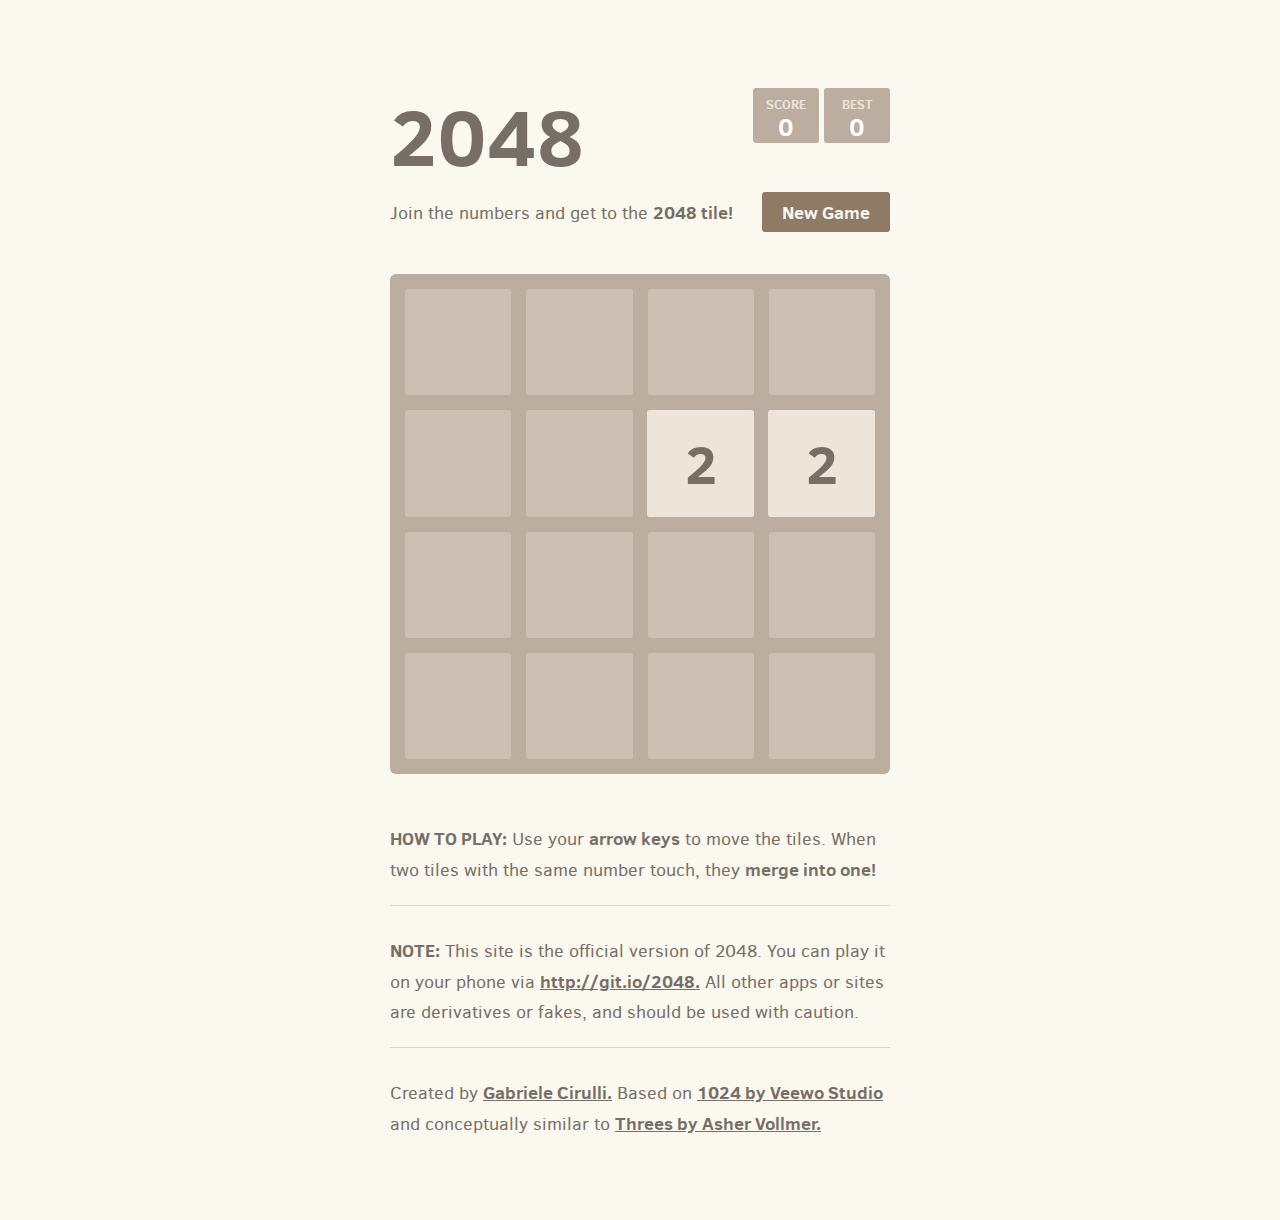
==== index.html @ 74e25e8c "2048 4*4" ====
<!DOCTYPE html>
<html>
<head>
  <meta charset="utf-8">
  <title>2048</title>

  <link href="style/main.css" rel="stylesheet" type="text/css">
  <link rel="shortcut icon" href="favicon.ico">
  <link rel="apple-touch-icon" href="meta/apple-touch-icon.png">
  <link rel="apple-touch-startup-image" href="meta/apple-touch-startup-image-640x1096.png" media="(device-width: 320px) and (device-height: 568px) and (-webkit-device-pixel-ratio: 2)"> <!-- iPhone 5+ -->
  <link rel="apple-touch-startup-image" href="meta/apple-touch-startup-image-640x920.png"  media="(device-width: 320px) and (device-height: 480px) and (-webkit-device-pixel-ratio: 2)"> <!-- iPhone, retina -->
  <meta name="apple-mobile-web-app-capable" content="yes">
  <meta name="apple-mobile-web-app-status-bar-style" content="black">

  <meta name="HandheldFriendly" content="True">
  <meta name="MobileOptimized" content="320">
  <meta name="viewport" content="width=device-width, target-densitydpi=160dpi, initial-scale=1.0, maximum-scale=1, user-scalable=no, minimal-ui">
</head>
<body>
  <div class="container">
    <div class="heading">
      <h1 class="title">2048</h1>
      <div class="scores-container">
        <div class="score-container">0</div>
        <div class="best-container">0</div>
      </div>
    </div>

    <div class="above-game">
      <p class="game-intro">Join the numbers and get to the <strong>2048 tile!</strong></p>
      <a class="restart-button">New Game</a>
    </div>

    <div class="game-container">
      <div class="game-message">
        <p></p>
        <div class="lower">
	        <a class="keep-playing-button">Keep going</a>
          <a class="retry-button">Try again</a>
        </div>
      </div>

      <div class="grid-container">
        <div class="grid-row">
          <div class="grid-cell"></div>
          <div class="grid-cell"></div>
          <div class="grid-cell"></div>
          <div class="grid-cell"></div>
        </div>
        <div class="grid-row">
          <div class="grid-cell"></div>
          <div class="grid-cell"></div>
          <div class="grid-cell"></div>
          <div class="grid-cell"></div>
        </div>
        <div class="grid-row">
          <div class="grid-cell"></div>
          <div class="grid-cell"></div>
          <div class="grid-cell"></div>
          <div class="grid-cell"></div>
        </div>
        <div class="grid-row">
          <div class="grid-cell"></div>
          <div class="grid-cell"></div>
          <div class="grid-cell"></div>
          <div class="grid-cell"></div>
        </div>
      </div>

      <div class="tile-container">

      </div>
    </div>

    <p class="game-explanation">
      <strong class="important">How to play:</strong> Use your <strong>arrow keys</strong> to move the tiles. When two tiles with the same number touch, they <strong>merge into one!</strong>
    </p>
    <hr>
    <p>
    <strong class="important">Note:</strong> This site is the official version of 2048. You can play it on your phone via <a href="http://git.io/2048">http://git.io/2048.</a> All other apps or sites are derivatives or fakes, and should be used with caution.
    </p>
    <hr>
    <p>
    Created by <a href="http://gabrielecirulli.com" target="_blank">Gabriele Cirulli.</a> Based on <a href="https://itunes.apple.com/us/app/1024!/id823499224" target="_blank">1024 by Veewo Studio</a> and conceptually similar to <a href="http://asherv.com/threes/" target="_blank">Threes by Asher Vollmer.</a>
    </p>
  </div>

  <script src="js/bind_polyfill.js"></script>
  <script src="js/classlist_polyfill.js"></script>
  <script src="js/animframe_polyfill.js"></script>
  <script src="js/keyboard_input_manager.js"></script>
  <script src="js/html_actuator.js"></script>
  <script src="js/grid.js"></script>
  <script src="js/tile.js"></script>
  <script src="js/local_storage_manager.js"></script>
  <script src="js/game_manager.js"></script>
  <script src="js/application.js"></script>
</body>
</html>
---- style/main.css ----
@import url(fonts/clear-sans.css);
html, body {
  margin: 0;
  padding: 0;
  background: #faf8ef;
  color: #776e65;
  font-family: "Clear Sans", "Helvetica Neue", Arial, sans-serif;
  font-size: 18px; }

body {
  margin: 80px 0; }

.heading:after {
  content: "";
  display: block;
  clear: both; }

h1.title {
  font-size: 80px;
  font-weight: bold;
  margin: 0;
  display: block;
  float: left; }

@-webkit-keyframes move-up {
  0% {
    top: 25px;
    opacity: 1; }

  100% {
    top: -50px;
    opacity: 0; } }
@-moz-keyframes move-up {
  0% {
    top: 25px;
    opacity: 1; }

  100% {
    top: -50px;
    opacity: 0; } }
@keyframes move-up {
  0% {
    top: 25px;
    opacity: 1; }

  100% {
    top: -50px;
    opacity: 0; } }
.scores-container {
  float: right;
  text-align: right; }

.score-container, .best-container {
  position: relative;
  display: inline-block;
  background: #bbada0;
  padding: 15px 25px;
  font-size: 25px;
  height: 25px;
  line-height: 47px;
  font-weight: bold;
  border-radius: 3px;
  color: white;
  margin-top: 8px;
  text-align: center; }
  .score-container:after, .best-container:after {
    position: absolute;
    width: 100%;
    top: 10px;
    left: 0;
    text-transform: uppercase;
    font-size: 13px;
    line-height: 13px;
    text-align: center;
    color: #eee4da; }
  .score-container .score-addition, .best-container .score-addition {
    position: absolute;
    right: 30px;
    color: red;
    font-size: 25px;
    line-height: 25px;
    font-weight: bold;
    color: rgba(119, 110, 101, 0.9);
    z-index: 100;
    -webkit-animation: move-up 600ms ease-in;
    -moz-animation: move-up 600ms ease-in;
    animation: move-up 600ms ease-in;
    -webkit-animation-fill-mode: both;
    -moz-animation-fill-mode: both;
    animation-fill-mode: both; }

.score-container:after {
  content: "Score"; }

.best-container:after {
  content: "Best"; }

p {
  margin-top: 0;
  margin-bottom: 10px;
  line-height: 1.65; }

a {
  color: #776e65;
  font-weight: bold;
  text-decoration: underline;
  cursor: pointer; }

strong.important {
  text-transform: uppercase; }

hr {
  border: none;
  border-bottom: 1px solid #d8d4d0;
  margin-top: 20px;
  margin-bottom: 30px; }

.container {
  width: 500px;
  margin: 0 auto; }

@-webkit-keyframes fade-in {
  0% {
    opacity: 0; }

  100% {
    opacity: 1; } }
@-moz-keyframes fade-in {
  0% {
    opacity: 0; }

  100% {
    opacity: 1; } }
@keyframes fade-in {
  0% {
    opacity: 0; }

  100% {
    opacity: 1; } }
.game-container {
  margin-top: 40px;
  position: relative;
  padding: 15px;
  cursor: default;
  -webkit-touch-callout: none;
  -ms-touch-callout: none;
  -webkit-user-select: none;
  -moz-user-select: none;
  -ms-user-select: none;
  -ms-touch-action: none;
  touch-action: none;
  background: #bbada0;
  border-radius: 6px;
  width: 500px;
  height: 500px;
  -webkit-box-sizing: border-box;
  -moz-box-sizing: border-box;
  box-sizing: border-box; }
  .game-container .game-message {
    display: none;
    position: absolute;
    top: 0;
    right: 0;
    bottom: 0;
    left: 0;
    background: rgba(238, 228, 218, 0.5);
    z-index: 100;
    text-align: center;
    -webkit-animation: fade-in 800ms ease 1200ms;
    -moz-animation: fade-in 800ms ease 1200ms;
    animation: fade-in 800ms ease 1200ms;
    -webkit-animation-fill-mode: both;
    -moz-animation-fill-mode: both;
    animation-fill-mode: both; }
    .game-container .game-message p {
      font-size: 60px;
      font-weight: bold;
      height: 60px;
      line-height: 60px;
      margin-top: 222px; }
    .game-container .game-message .lower {
      display: block;
      margin-top: 59px; }
    .game-container .game-message a {
      display: inline-block;
      background: #8f7a66;
      border-radius: 3px;
      padding: 0 20px;
      text-decoration: none;
      color: #f9f6f2;
      height: 40px;
      line-height: 42px;
      margin-left: 9px; }
      .game-container .game-message a.keep-playing-button {
        display: none; }
    .game-container .game-message.game-won {
      background: rgba(237, 194, 46, 0.5);
      color: #f9f6f2; }
      .game-container .game-message.game-won a.keep-playing-button {
        display: inline-block; }
    .game-container .game-message.game-won, .game-container .game-message.game-over {
      display: block; }

.grid-container {
  position: absolute;
  z-index: 1; }

.grid-row {
  margin-bottom: 15px; }
  .grid-row:last-child {
    margin-bottom: 0; }
  .grid-row:after {
    content: "";
    display: block;
    clear: both; }

.grid-cell {
  width: 106.25px;
  height: 106.25px;
  margin-right: 15px;
  float: left;
  border-radius: 3px;
  background: rgba(238, 228, 218, 0.35); }
  .grid-cell:last-child {
    margin-right: 0; }

.tile-container {
  position: absolute;
  z-index: 2; }

.tile, .tile .tile-inner {
  width: 107px;
  height: 107px;
  line-height: 107px; }
.tile.tile-position-1-1 {
  -webkit-transform: translate(0px, 0px);
  -moz-transform: translate(0px, 0px);
  -ms-transform: translate(0px, 0px);
  transform: translate(0px, 0px); }
.tile.tile-position-1-2 {
  -webkit-transform: translate(0px, 121px);
  -moz-transform: translate(0px, 121px);
  -ms-transform: translate(0px, 121px);
  transform: translate(0px, 121px); }
.tile.tile-position-1-3 {
  -webkit-transform: translate(0px, 242px);
  -moz-transform: translate(0px, 242px);
  -ms-transform: translate(0px, 242px);
  transform: translate(0px, 242px); }
.tile.tile-position-1-4 {
  -webkit-transform: translate(0px, 363px);
  -moz-transform: translate(0px, 363px);
  -ms-transform: translate(0px, 363px);
  transform: translate(0px, 363px); }
.tile.tile-position-2-1 {
  -webkit-transform: translate(121px, 0px);
  -moz-transform: translate(121px, 0px);
  -ms-transform: translate(121px, 0px);
  transform: translate(121px, 0px); }
.tile.tile-position-2-2 {
  -webkit-transform: translate(121px, 121px);
  -moz-transform: translate(121px, 121px);
  -ms-transform: translate(121px, 121px);
  transform: translate(121px, 121px); }
.tile.tile-position-2-3 {
  -webkit-transform: translate(121px, 242px);
  -moz-transform: translate(121px, 242px);
  -ms-transform: translate(121px, 242px);
  transform: translate(121px, 242px); }
.tile.tile-position-2-4 {
  -webkit-transform: translate(121px, 363px);
  -moz-transform: translate(121px, 363px);
  -ms-transform: translate(121px, 363px);
  transform: translate(121px, 363px); }
.tile.tile-position-3-1 {
  -webkit-transform: translate(242px, 0px);
  -moz-transform: translate(242px, 0px);
  -ms-transform: translate(242px, 0px);
  transform: translate(242px, 0px); }
.tile.tile-position-3-2 {
  -webkit-transform: translate(242px, 121px);
  -moz-transform: translate(242px, 121px);
  -ms-transform: translate(242px, 121px);
  transform: translate(242px, 121px); }
.tile.tile-position-3-3 {
  -webkit-transform: translate(242px, 242px);
  -moz-transform: translate(242px, 242px);
  -ms-transform: translate(242px, 242px);
  transform: translate(242px, 242px); }
.tile.tile-position-3-4 {
  -webkit-transform: translate(242px, 363px);
  -moz-transform: translate(242px, 363px);
  -ms-transform: translate(242px, 363px);
  transform: translate(242px, 363px); }
.tile.tile-position-4-1 {
  -webkit-transform: translate(363px, 0px);
  -moz-transform: translate(363px, 0px);
  -ms-transform: translate(363px, 0px);
  transform: translate(363px, 0px); }
.tile.tile-position-4-2 {
  -webkit-transform: translate(363px, 121px);
  -moz-transform: translate(363px, 121px);
  -ms-transform: translate(363px, 121px);
  transform: translate(363px, 121px); }
.tile.tile-position-4-3 {
  -webkit-transform: translate(363px, 242px);
  -moz-transform: translate(363px, 242px);
  -ms-transform: translate(363px, 242px);
  transform: translate(363px, 242px); }
.tile.tile-position-4-4 {
  -webkit-transform: translate(363px, 363px);
  -moz-transform: translate(363px, 363px);
  -ms-transform: translate(363px, 363px);
  transform: translate(363px, 363px); }

.tile {
  position: absolute;
  -webkit-transition: 100ms ease-in-out;
  -moz-transition: 100ms ease-in-out;
  transition: 100ms ease-in-out;
  -webkit-transition-property: -webkit-transform;
  -moz-transition-property: -moz-transform;
  transition-property: transform; }
  .tile .tile-inner {
    border-radius: 3px;
    background: #eee4da;
    text-align: center;
    font-weight: bold;
    z-index: 10;
    font-size: 55px; }
  .tile.tile-2 .tile-inner {
    background: #eee4da;
    box-shadow: 0 0 30px 10px rgba(243, 215, 116, 0), inset 0 0 0 1px rgba(255, 255, 255, 0); }
  .tile.tile-4 .tile-inner {
    background: #ede0c8;
    box-shadow: 0 0 30px 10px rgba(243, 215, 116, 0), inset 0 0 0 1px rgba(255, 255, 255, 0); }
  .tile.tile-8 .tile-inner {
    color: #f9f6f2;
    background: #f2b179; }
  .tile.tile-16 .tile-inner {
    color: #f9f6f2;
    background: #f59563; }
  .tile.tile-32 .tile-inner {
    color: #f9f6f2;
    background: #f67c5f; }
  .tile.tile-64 .tile-inner {
    color: #f9f6f2;
    background: #f65e3b; }
  .tile.tile-128 .tile-inner {
    color: #f9f6f2;
    background: #edcf72;
    box-shadow: 0 0 30px 10px rgba(243, 215, 116, 0.2381), inset 0 0 0 1px rgba(255, 255, 255, 0.14286);
    font-size: 45px; }
    @media screen and (max-width: 520px) {
      .tile.tile-128 .tile-inner {
        font-size: 25px; } }
  .tile.tile-256 .tile-inner {
    color: #f9f6f2;
    background: #edcc61;
    box-shadow: 0 0 30px 10px rgba(243, 215, 116, 0.31746), inset 0 0 0 1px rgba(255, 255, 255, 0.19048);
    font-size: 45px; }
    @media screen and (max-width: 520px) {
      .tile.tile-256 .tile-inner {
        font-size: 25px; } }
  .tile.tile-512 .tile-inner {
    color: #f9f6f2;
    background: #edc850;
    box-shadow: 0 0 30px 10px rgba(243, 215, 116, 0.39683), inset 0 0 0 1px rgba(255, 255, 255, 0.2381);
    font-size: 45px; }
    @media screen and (max-width: 520px) {
      .tile.tile-512 .tile-inner {
        font-size: 25px; } }
  .tile.tile-1024 .tile-inner {
    color: #f9f6f2;
    background: #edc53f;
    box-shadow: 0 0 30px 10px rgba(243, 215, 116, 0.47619), inset 0 0 0 1px rgba(255, 255, 255, 0.28571);
    font-size: 35px; }
    @media screen and (max-width: 520px) {
      .tile.tile-1024 .tile-inner {
        font-size: 15px; } }
  .tile.tile-2048 .tile-inner {
    color: #f9f6f2;
    background: #edc22e;
    box-shadow: 0 0 30px 10px rgba(243, 215, 116, 0.55556), inset 0 0 0 1px rgba(255, 255, 255, 0.33333);
    font-size: 35px; }
    @media screen and (max-width: 520px) {
      .tile.tile-2048 .tile-inner {
        font-size: 15px; } }
  .tile.tile-super .tile-inner {
    color: #f9f6f2;
    background: #3c3a32;
    font-size: 30px; }
    @media screen and (max-width: 520px) {
      .tile.tile-super .tile-inner {
        font-size: 10px; } }

@-webkit-keyframes appear {
  0% {
    opacity: 0;
    -webkit-transform: scale(0);
    -moz-transform: scale(0);
    -ms-transform: scale(0);
    transform: scale(0); }

  100% {
    opacity: 1;
    -webkit-transform: scale(1);
    -moz-transform: scale(1);
    -ms-transform: scale(1);
    transform: scale(1); } }
@-moz-keyframes appear {
  0% {
    opacity: 0;
    -webkit-transform: scale(0);
    -moz-transform: scale(0);
    -ms-transform: scale(0);
    transform: scale(0); }

  100% {
    opacity: 1;
    -webkit-transform: scale(1);
    -moz-transform: scale(1);
    -ms-transform: scale(1);
    transform: scale(1); } }
@keyframes appear {
  0% {
    opacity: 0;
    -webkit-transform: scale(0);
    -moz-transform: scale(0);
    -ms-transform: scale(0);
    transform: scale(0); }

  100% {
    opacity: 1;
    -webkit-transform: scale(1);
    -moz-transform: scale(1);
    -ms-transform: scale(1);
    transform: scale(1); } }
.tile-new .tile-inner {
  -webkit-animation: appear 200ms ease 100ms;
  -moz-animation: appear 200ms ease 100ms;
  animation: appear 200ms ease 100ms;
  -webkit-animation-fill-mode: backwards;
  -moz-animation-fill-mode: backwards;
  animation-fill-mode: backwards; }

@-webkit-keyframes pop {
  0% {
    -webkit-transform: scale(0);
    -moz-transform: scale(0);
    -ms-transform: scale(0);
    transform: scale(0); }

  50% {
    -webkit-transform: scale(1.2);
    -moz-transform: scale(1.2);
    -ms-transform: scale(1.2);
    transform: scale(1.2); }

  100% {
    -webkit-transform: scale(1);
    -moz-transform: scale(1);
    -ms-transform: scale(1);
    transform: scale(1); } }
@-moz-keyframes pop {
  0% {
    -webkit-transform: scale(0);
    -moz-transform: scale(0);
    -ms-transform: scale(0);
    transform: scale(0); }

  50% {
    -webkit-transform: scale(1.2);
    -moz-transform: scale(1.2);
    -ms-transform: scale(1.2);
    transform: scale(1.2); }

  100% {
    -webkit-transform: scale(1);
    -moz-transform: scale(1);
    -ms-transform: scale(1);
    transform: scale(1); } }
@keyframes pop {
  0% {
    -webkit-transform: scale(0);
    -moz-transform: scale(0);
    -ms-transform: scale(0);
    transform: scale(0); }

  50% {
    -webkit-transform: scale(1.2);
    -moz-transform: scale(1.2);
    -ms-transform: scale(1.2);
    transform: scale(1.2); }

  100% {
    -webkit-transform: scale(1);
    -moz-transform: scale(1);
    -ms-transform: scale(1);
    transform: scale(1); } }
.tile-merged .tile-inner {
  z-index: 20;
  -webkit-animation: pop 200ms ease 100ms;
  -moz-animation: pop 200ms ease 100ms;
  animation: pop 200ms ease 100ms;
  -webkit-animation-fill-mode: backwards;
  -moz-animation-fill-mode: backwards;
  animation-fill-mode: backwards; }

.above-game:after {
  content: "";
  display: block;
  clear: both; }

.game-intro {
  float: left;
  line-height: 42px;
  margin-bottom: 0; }

.restart-button {
  display: inline-block;
  background: #8f7a66;
  border-radius: 3px;
  padding: 0 20px;
  text-decoration: none;
  color: #f9f6f2;
  height: 40px;
  line-height: 42px;
  display: block;
  text-align: center;
  float: right; }

.game-explanation {
  margin-top: 50px; }

@media screen and (max-width: 520px) {
  html, body {
    font-size: 15px; }

  body {
    margin: 20px 0;
    padding: 0 20px; }

  h1.title {
    font-size: 27px;
    margin-top: 15px; }

  .container {
    width: 280px;
    margin: 0 auto; }

  .score-container, .best-container {
    margin-top: 0;
    padding: 15px 10px;
    min-width: 40px; }

  .heading {
    margin-bottom: 10px; }

  .game-intro {
    width: 55%;
    display: block;
    box-sizing: border-box;
    line-height: 1.65; }

  .restart-button {
    width: 42%;
    padding: 0;
    display: block;
    box-sizing: border-box;
    margin-top: 2px; }

  .game-container {
    margin-top: 17px;
    position: relative;
    padding: 10px;
    cursor: default;
    -webkit-touch-callout: none;
    -ms-touch-callout: none;
    -webkit-user-select: none;
    -moz-user-select: none;
    -ms-user-select: none;
    -ms-touch-action: none;
    touch-action: none;
    background: #bbada0;
    border-radius: 6px;
    width: 280px;
    height: 280px;
    -webkit-box-sizing: border-box;
    -moz-box-sizing: border-box;
    box-sizing: border-box; }
    .game-container .game-message {
      display: none;
      position: absolute;
      top: 0;
      right: 0;
      bottom: 0;
      left: 0;
      background: rgba(238, 228, 218, 0.5);
      z-index: 100;
      text-align: center;
      -webkit-animation: fade-in 800ms ease 1200ms;
      -moz-animation: fade-in 800ms ease 1200ms;
      animation: fade-in 800ms ease 1200ms;
      -webkit-animation-fill-mode: both;
      -moz-animation-fill-mode: both;
      animation-fill-mode: both; }
      .game-container .game-message p {
        font-size: 60px;
        font-weight: bold;
        height: 60px;
        line-height: 60px;
        margin-top: 222px; }
      .game-container .game-message .lower {
        display: block;
        margin-top: 59px; }
      .game-container .game-message a {
        display: inline-block;
        background: #8f7a66;
        border-radius: 3px;
        padding: 0 20px;
        text-decoration: none;
        color: #f9f6f2;
        height: 40px;
        line-height: 42px;
        margin-left: 9px; }
        .game-container .game-message a.keep-playing-button {
          display: none; }
      .game-container .game-message.game-won {
        background: rgba(237, 194, 46, 0.5);
        color: #f9f6f2; }
        .game-container .game-message.game-won a.keep-playing-button {
          display: inline-block; }
      .game-container .game-message.game-won, .game-container .game-message.game-over {
        display: block; }

  .grid-container {
    position: absolute;
    z-index: 1; }

  .grid-row {
    margin-bottom: 10px; }
    .grid-row:last-child {
      margin-bottom: 0; }
    .grid-row:after {
      content: "";
      display: block;
      clear: both; }

  .grid-cell {
    width: 57.5px;
    height: 57.5px;
    margin-right: 10px;
    float: left;
    border-radius: 3px;
    background: rgba(238, 228, 218, 0.35); }
    .grid-cell:last-child {
      margin-right: 0; }

  .tile-container {
    position: absolute;
    z-index: 2; }

  .tile, .tile .tile-inner {
    width: 58px;
    height: 58px;
    line-height: 58px; }
  .tile.tile-position-1-1 {
    -webkit-transform: translate(0px, 0px);
    -moz-transform: translate(0px, 0px);
    -ms-transform: translate(0px, 0px);
    transform: translate(0px, 0px); }
  .tile.tile-position-1-2 {
    -webkit-transform: translate(0px, 67px);
    -moz-transform: translate(0px, 67px);
    -ms-transform: translate(0px, 67px);
    transform: translate(0px, 67px); }
  .tile.tile-position-1-3 {
    -webkit-transform: translate(0px, 135px);
    -moz-transform: translate(0px, 135px);
    -ms-transform: translate(0px, 135px);
    transform: translate(0px, 135px); }
  .tile.tile-position-1-4 {
    -webkit-transform: translate(0px, 202px);
    -moz-transform: translate(0px, 202px);
    -ms-transform: translate(0px, 202px);
    transform: translate(0px, 202px); }
  .tile.tile-position-2-1 {
    -webkit-transform: translate(67px, 0px);
    -moz-transform: translate(67px, 0px);
    -ms-transform: translate(67px, 0px);
    transform: translate(67px, 0px); }
  .tile.tile-position-2-2 {
    -webkit-transform: translate(67px, 67px);
    -moz-transform: translate(67px, 67px);
    -ms-transform: translate(67px, 67px);
    transform: translate(67px, 67px); }
  .tile.tile-position-2-3 {
    -webkit-transform: translate(67px, 135px);
    -moz-transform: translate(67px, 135px);
    -ms-transform: translate(67px, 135px);
    transform: translate(67px, 135px); }
  .tile.tile-position-2-4 {
    -webkit-transform: translate(67px, 202px);
    -moz-transform: translate(67px, 202px);
    -ms-transform: translate(67px, 202px);
    transform: translate(67px, 202px); }
  .tile.tile-position-3-1 {
    -webkit-transform: translate(135px, 0px);
    -moz-transform: translate(135px, 0px);
    -ms-transform: translate(135px, 0px);
    transform: translate(135px, 0px); }
  .tile.tile-position-3-2 {
    -webkit-transform: translate(135px, 67px);
    -moz-transform: translate(135px, 67px);
    -ms-transform: translate(135px, 67px);
    transform: translate(135px, 67px); }
  .tile.tile-position-3-3 {
    -webkit-transform: translate(135px, 135px);
    -moz-transform: translate(135px, 135px);
    -ms-transform: translate(135px, 135px);
    transform: translate(135px, 135px); }
  .tile.tile-position-3-4 {
    -webkit-transform: translate(135px, 202px);
    -moz-transform: translate(135px, 202px);
    -ms-transform: translate(135px, 202px);
    transform: translate(135px, 202px); }
  .tile.tile-position-4-1 {
    -webkit-transform: translate(202px, 0px);
    -moz-transform: translate(202px, 0px);
    -ms-transform: translate(202px, 0px);
    transform: translate(202px, 0px); }
  .tile.tile-position-4-2 {
    -webkit-transform: translate(202px, 67px);
    -moz-transform: translate(202px, 67px);
    -ms-transform: translate(202px, 67px);
    transform: translate(202px, 67px); }
  .tile.tile-position-4-3 {
    -webkit-transform: translate(202px, 135px);
    -moz-transform: translate(202px, 135px);
    -ms-transform: translate(202px, 135px);
    transform: translate(202px, 135px); }
  .tile.tile-position-4-4 {
    -webkit-transform: translate(202px, 202px);
    -moz-transform: translate(202px, 202px);
    -ms-transform: translate(202px, 202px);
    transform: translate(202px, 202px); }

  .tile .tile-inner {
    font-size: 35px; }

  .game-message p {
    font-size: 30px !important;
    height: 30px !important;
    line-height: 30px !important;
    margin-top: 90px !important; }
  .game-message .lower {
    margin-top: 30px !important; } }
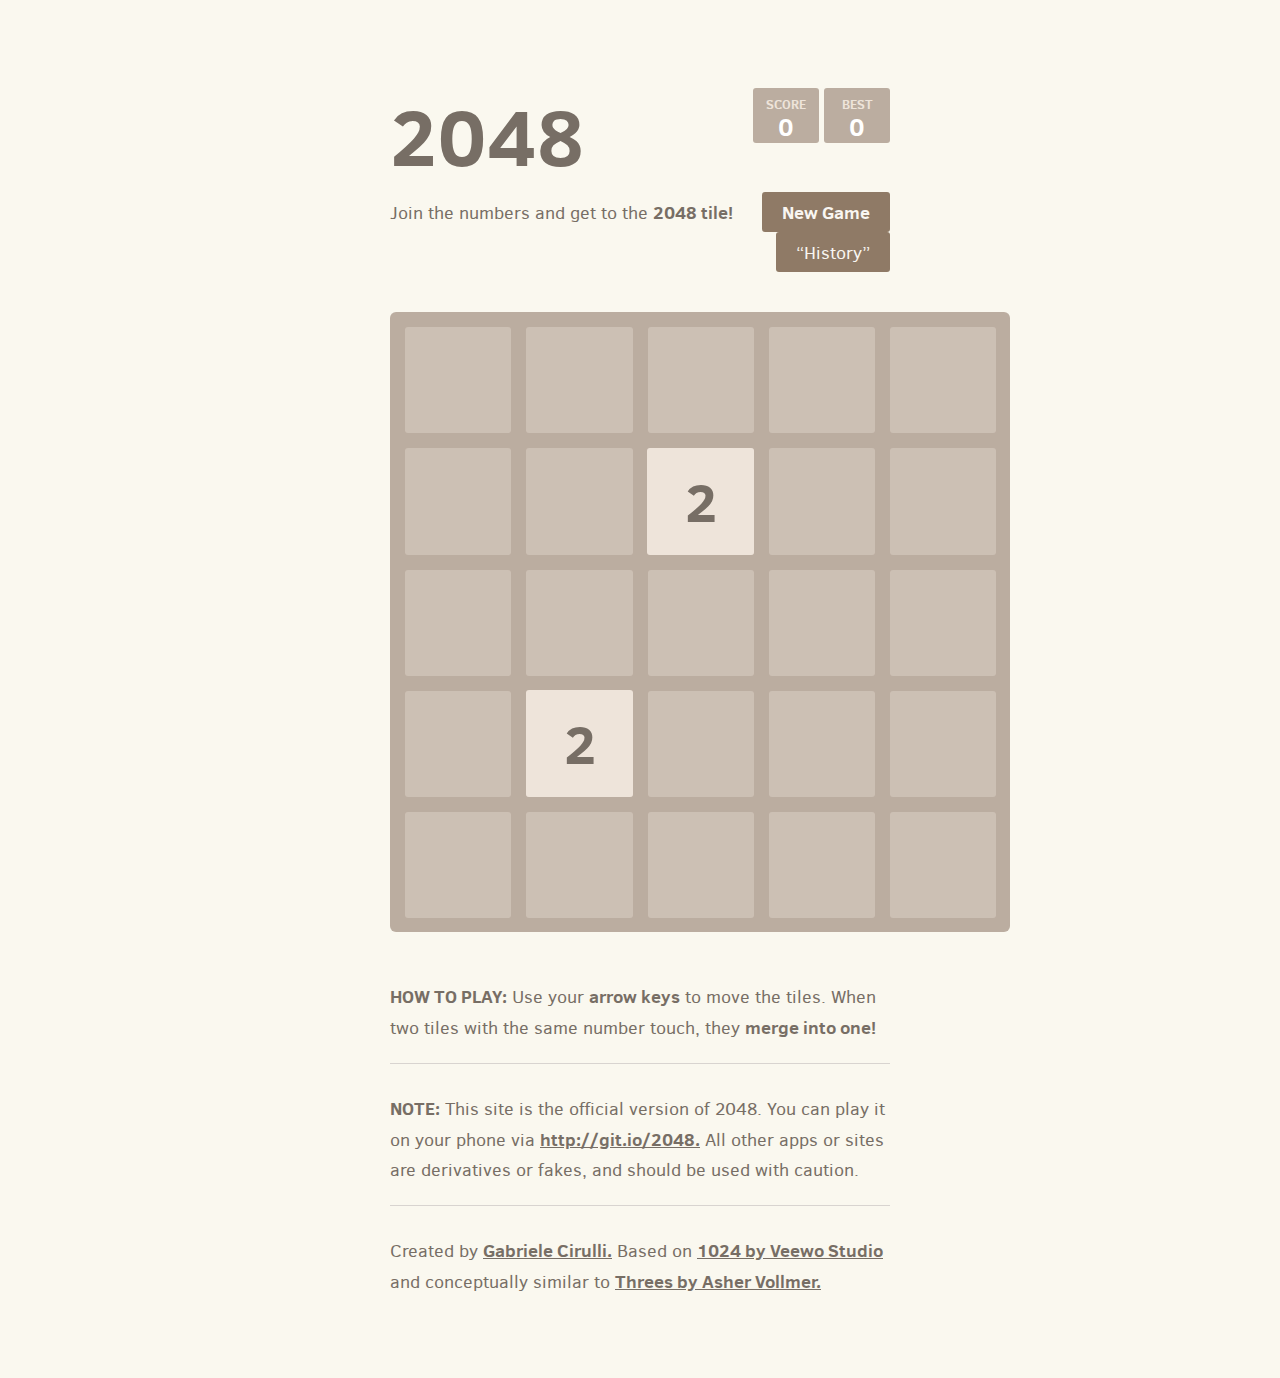
==== commit 4cec02f4: "Signed-off-by: 31401124 <1278271587@qq.com>" ====
--- a/index.html
+++ b/index.html
@@ -29,6 +29,7 @@
     <div class="above-game">
       <p class="game-intro">Join the numbers and get to the <strong>2048 tile!</strong></p>
       <a class="restart-button">New Game</a>
+	  <q class="history-button">History</q>
     </div>
 
     <div class="game-container">
@@ -46,11 +47,6 @@
           <div class="grid-cell"></div>
           <div class="grid-cell"></div>
           <div class="grid-cell"></div>
-        </div>
-        <div class="grid-row">
-          <div class="grid-cell"></div>
-          <div class="grid-cell"></div>
-          <div class="grid-cell"></div>
           <div class="grid-cell"></div>
         </div>
         <div class="grid-row">
@@ -58,12 +54,28 @@
           <div class="grid-cell"></div>
           <div class="grid-cell"></div>
           <div class="grid-cell"></div>
+		  <div class="grid-cell"></div>
         </div>
         <div class="grid-row">
           <div class="grid-cell"></div>
           <div class="grid-cell"></div>
           <div class="grid-cell"></div>
           <div class="grid-cell"></div>
+		  <div class="grid-cell"></div>
+        </div>
+        <div class="grid-row">
+          <div class="grid-cell"></div>
+          <div class="grid-cell"></div>
+          <div class="grid-cell"></div>
+          <div class="grid-cell"></div>
+		  <div class="grid-cell"></div>
+        </div>
+		<div class="grid-row">
+          <div class="grid-cell"></div>
+          <div class="grid-cell"></div>
+          <div class="grid-cell"></div>
+          <div class="grid-cell"></div>
+		  <div class="grid-cell"></div>
         </div>
       </div>
 
--- a/style/main.css
+++ b/style/main.css
@@ -151,8 +151,8 @@
   touch-action: none;
   background: #bbada0;
   border-radius: 6px;
-  width: 500px;
-  height: 500px;
+  width: 620px;
+  height: 620px;
   -webkit-box-sizing: border-box;
   -moz-box-sizing: border-box;
   box-sizing: border-box; }
@@ -252,6 +252,11 @@
   -moz-transform: translate(0px, 363px);
   -ms-transform: translate(0px, 363px);
   transform: translate(0px, 363px); }
+.tile.tile-position-1-5 {
+  -webkit-transform: translate(0px, 484px);
+  -moz-transform: translate(0px, 484px);
+  -ms-transform: translate(0px, 484px);
+  transform: translate(0px, 484px); }
 .tile.tile-position-2-1 {
   -webkit-transform: translate(121px, 0px);
   -moz-transform: translate(121px, 0px);
@@ -272,6 +277,11 @@
   -moz-transform: translate(121px, 363px);
   -ms-transform: translate(121px, 363px);
   transform: translate(121px, 363px); }
+ .tile.tile-position-2-5 {
+  -webkit-transform: translate(121px, 484px);
+  -moz-transform: translate(121px, 484px);
+  -ms-transform: translate(121px, 484px);
+  transform: translate(121px, 484px); }
 .tile.tile-position-3-1 {
   -webkit-transform: translate(242px, 0px);
   -moz-transform: translate(242px, 0px);
@@ -292,6 +302,11 @@
   -moz-transform: translate(242px, 363px);
   -ms-transform: translate(242px, 363px);
   transform: translate(242px, 363px); }
+ .tile.tile-position-3-5 {
+  -webkit-transform: translate(242px, 484px);
+  -moz-transform: translate(242px, 484px);
+  -ms-transform: translate(242px, 484px);
+  transform: translate(242px, 484px); }
 .tile.tile-position-4-1 {
   -webkit-transform: translate(363px, 0px);
   -moz-transform: translate(363px, 0px);
@@ -312,7 +327,36 @@
   -moz-transform: translate(363px, 363px);
   -ms-transform: translate(363px, 363px);
   transform: translate(363px, 363px); }
-
+ .tile.tile-position-4-5 {
+  -webkit-transform: translate(363px, 484px);
+  -moz-transform: translate(363px, 484px);
+  -ms-transform: translate(363px, 484px);
+  transform: translate(363px, 484px); }
+.tile.tile-position-5-1 {
+  -webkit-transform: translate(484px, 0px);
+  -moz-transform: translate(484px, 0px);
+  -ms-transform: translate(484px, 0px);
+  transform: translate(484px, 0px); }
+ .tile.tile-position-5-2 {
+  -webkit-transform: translate(484px, 121px);
+  -moz-transform: translate(484px, 121px);
+  -ms-transform: translate(484px, 121px);
+  transform: translate(484px, 121px); }
+ .tile.tile-position-5-3 {
+  -webkit-transform: translate(484px, 242px);
+  -moz-transform: translate(484px, 242px);
+  -ms-transform: translate(484px, 242px);
+  transform: translate(484px, 242px); }
+ .tile.tile-position-5-4 {
+  -webkit-transform: translate(484px, 363px);
+  -moz-transform: translate(484px, 363px);
+  -ms-transform: translate(484px, 363px);
+  transform: translate(484px, 363px); }
+.tile.tile-position-5-5 {
+  -webkit-transform: translate(484px, 484px);
+  -moz-transform: translate(484px, 484px);
+  -ms-transform: translate(484px, 484px);
+  transform: translate(484px, 484px); }
 .tile {
   position: absolute;
   -webkit-transition: 100ms ease-in-out;
@@ -529,7 +573,18 @@
   display: block;
   text-align: center;
   float: right; }
-
+.history-button {
+  display: inline-block;
+  background: #8f7a66;
+  border-radius: 3px;
+  padding: 0 20px;
+  text-decoration: none;
+  color: #f9f6f2;
+  height: 40px;
+  line-height: 42px;
+  display: block;
+  text-align: center;
+  float: right; }
 .game-explanation {
   margin-top: 50px; }
 
@@ -569,7 +624,12 @@
     display: block;
     box-sizing: border-box;
     margin-top: 2px; }
-
+.history-button {
+    width: 42%;
+    padding: 0;
+    display: block;
+    box-sizing: border-box;
+    margin-top: 2px; }
   .game-container {
     margin-top: 17px;
     position: relative;
@@ -685,6 +745,11 @@
     -moz-transform: translate(0px, 202px);
     -ms-transform: translate(0px, 202px);
     transform: translate(0px, 202px); }
+  .tile.tile-position-1-5 {
+    -webkit-transform: translate(0px, 270px);
+    -moz-transform: translate(0px, 270px);
+    -ms-transform: translate(0px, 270px);
+    transform: translate(0px, 270px); }
   .tile.tile-position-2-1 {
     -webkit-transform: translate(67px, 0px);
     -moz-transform: translate(67px, 0px);
@@ -705,6 +770,12 @@
     -moz-transform: translate(67px, 202px);
     -ms-transform: translate(67px, 202px);
     transform: translate(67px, 202px); }
+ .tile.tile-position-2-5 {
+    -webkit-transform: translate(67px, 270px);
+    -moz-transform: translate(67px, 270px);
+    -ms-transform: translate(67px, 270px);
+    transform: translate(67px, 270px); }
+
   .tile.tile-position-3-1 {
     -webkit-transform: translate(135px, 0px);
     -moz-transform: translate(135px, 0px);
@@ -725,6 +796,11 @@
     -moz-transform: translate(135px, 202px);
     -ms-transform: translate(135px, 202px);
     transform: translate(135px, 202px); }
+.tile.tile-position-3-5 {
+    -webkit-transform: translate(135px, 270px);
+    -moz-transform: translate(135px, 270px);
+    -ms-transform: translate(135px, 270px);
+    transform: translate(135px, 270px); }
   .tile.tile-position-4-1 {
     -webkit-transform: translate(202px, 0px);
     -moz-transform: translate(202px, 0px);
@@ -745,6 +821,36 @@
     -moz-transform: translate(202px, 202px);
     -ms-transform: translate(202px, 202px);
     transform: translate(202px, 202px); }
+  .tile.tile-position-4-5 {
+    -webkit-transform: translate(202px, 270px);
+    -moz-transform: translate(202px, 270px);
+    -ms-transform: translate(202px, 270px);
+    transform: translate(202px, 270px); }
+ .tile.tile-position-5-1 {
+    -webkit-transform: translate(270px, 0px);
+    -moz-transform: translate(270px, 0px);
+    -ms-transform: translate(270px, 0px);
+    transform: translate(270px, 0px); }
+.tile.tile-position-5-2 {
+    -webkit-transform: translate(270px, 67px);
+    -moz-transform: translate(270px, 67px);
+    -ms-transform: translate(270px, 67px);
+    transform: translate(270px, 67px); }
+.tile.tile-position-5-3 {
+    -webkit-transform: translate(270px, 135px);
+    -moz-transform: translate(270px, 135px);
+    -ms-transform: translate(270px, 135px);
+    transform: translate(270px, 135px); }
+.tile.tile-position-5-4 {
+    -webkit-transform: translate(270px, 202px);
+    -moz-transform: translate(270px, 202px);
+    -ms-transform: translate(270px, 202px);
+    transform: translate(270px, 202px); }
+.tile.tile-position-5-5 {
+    -webkit-transform: translate(270px, 270px);
+    -moz-transform: translate(270px, 270px);
+    -ms-transform: translate(270px, 270px);
+    transform: translate(270px, 270px); }
 
   .tile .tile-inner {
     font-size: 35px; }
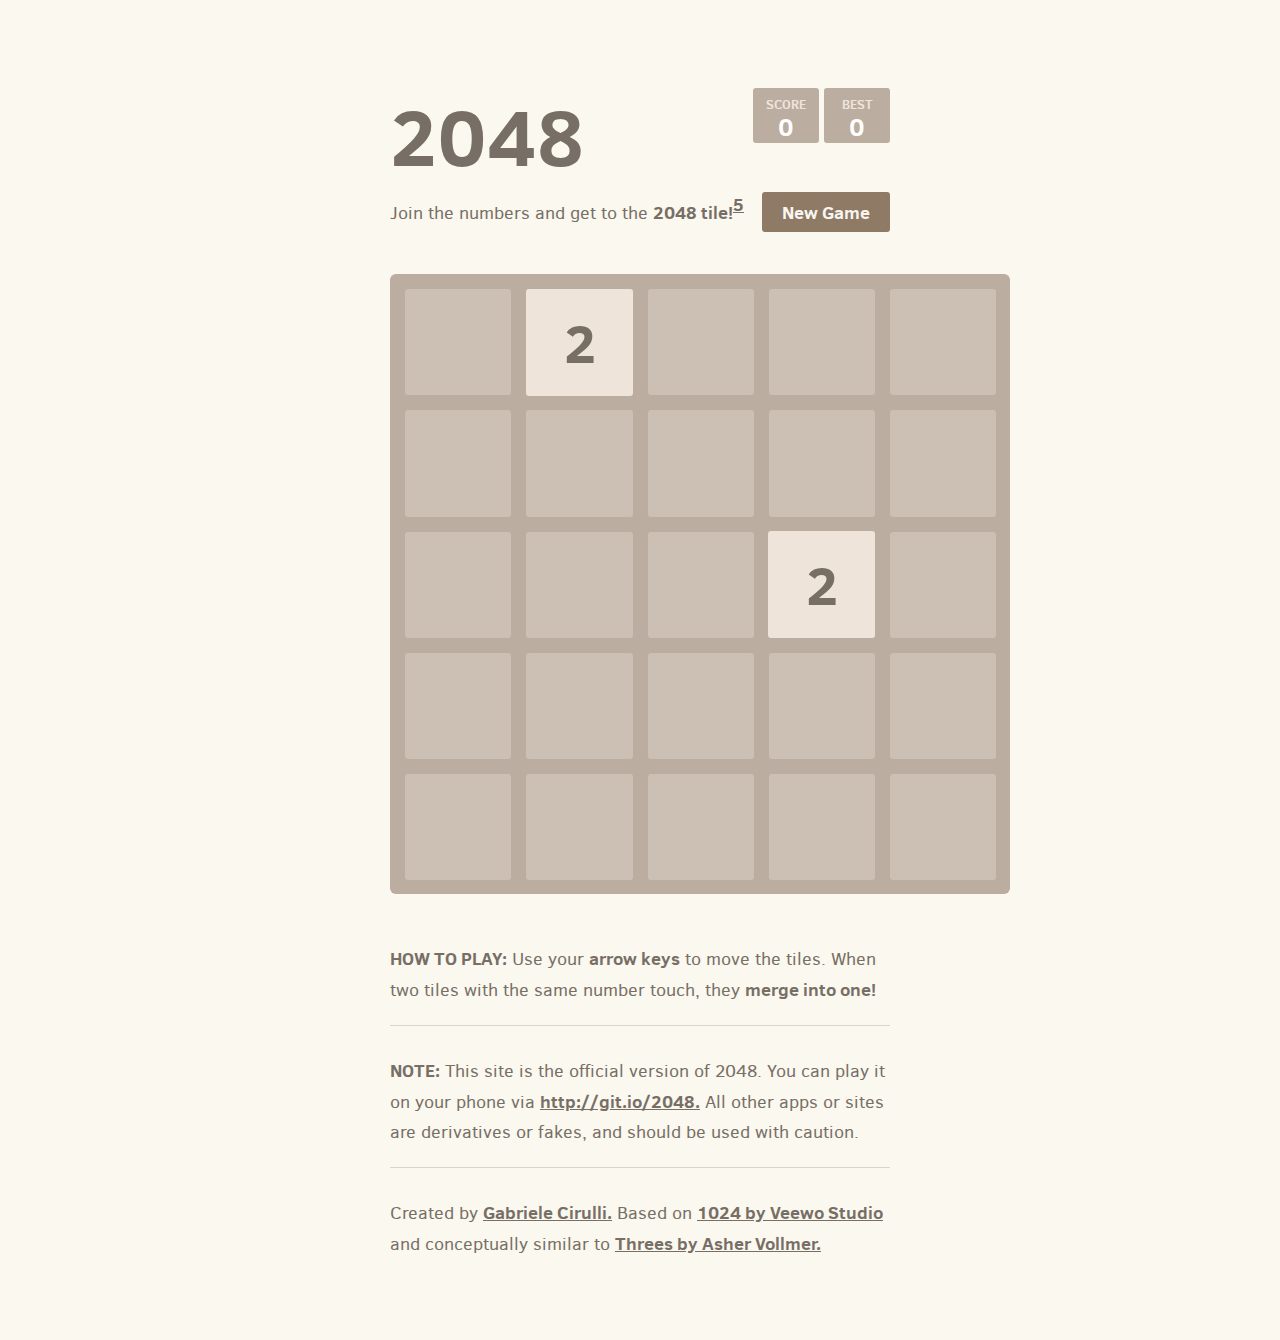
==== commit 6c478bc1: "Signed-off-by: 31401124 <1278271587@qq.com>" ====
--- a/index.html
+++ b/index.html
@@ -29,7 +29,7 @@
     <div class="above-game">
       <p class="game-intro">Join the numbers and get to the <strong>2048 tile!</strong></p>
       <a class="restart-button">New Game</a>
-	  <q class="history-button">History</q>
+      <a class="switch-button">5	
     </div>
 
     <div class="game-container">
--- a/style/main.css
+++ b/style/main.css
@@ -573,18 +573,7 @@
   display: block;
   text-align: center;
   float: right; }
-.history-button {
-  display: inline-block;
-  background: #8f7a66;
-  border-radius: 3px;
-  padding: 0 20px;
-  text-decoration: none;
-  color: #f9f6f2;
-  height: 40px;
-  line-height: 42px;
-  display: block;
-  text-align: center;
-  float: right; }
+
 .game-explanation {
   margin-top: 50px; }
 
@@ -619,12 +608,6 @@
     line-height: 1.65; }
 
   .restart-button {
-    width: 42%;
-    padding: 0;
-    display: block;
-    box-sizing: border-box;
-    margin-top: 2px; }
-.history-button {
     width: 42%;
     padding: 0;
     display: block;
@@ -770,12 +753,11 @@
     -moz-transform: translate(67px, 202px);
     -ms-transform: translate(67px, 202px);
     transform: translate(67px, 202px); }
- .tile.tile-position-2-5 {
+  .tile.tile-position-2-5 {
     -webkit-transform: translate(67px, 270px);
     -moz-transform: translate(67px, 270px);
     -ms-transform: translate(67px, 270px);
     transform: translate(67px, 270px); }
-
   .tile.tile-position-3-1 {
     -webkit-transform: translate(135px, 0px);
     -moz-transform: translate(135px, 0px);
@@ -796,7 +778,7 @@
     -moz-transform: translate(135px, 202px);
     -ms-transform: translate(135px, 202px);
     transform: translate(135px, 202px); }
-.tile.tile-position-3-5 {
+  .tile.tile-position-3-5 {
     -webkit-transform: translate(135px, 270px);
     -moz-transform: translate(135px, 270px);
     -ms-transform: translate(135px, 270px);
@@ -826,27 +808,27 @@
     -moz-transform: translate(202px, 270px);
     -ms-transform: translate(202px, 270px);
     transform: translate(202px, 270px); }
- .tile.tile-position-5-1 {
+  .tile.tile-position-5-1 {
     -webkit-transform: translate(270px, 0px);
     -moz-transform: translate(270px, 0px);
     -ms-transform: translate(270px, 0px);
     transform: translate(270px, 0px); }
-.tile.tile-position-5-2 {
+  .tile.tile-position-5-2 {
     -webkit-transform: translate(270px, 67px);
     -moz-transform: translate(270px, 67px);
     -ms-transform: translate(270px, 67px);
     transform: translate(270px, 67px); }
-.tile.tile-position-5-3 {
+  .tile.tile-position-5-3 {
     -webkit-transform: translate(270px, 135px);
     -moz-transform: translate(270px, 135px);
     -ms-transform: translate(270px, 135px);
     transform: translate(270px, 135px); }
-.tile.tile-position-5-4 {
+  .tile.tile-position-5-4 {
     -webkit-transform: translate(270px, 202px);
     -moz-transform: translate(270px, 202px);
     -ms-transform: translate(270px, 202px);
     transform: translate(270px, 202px); }
-.tile.tile-position-5-5 {
+  .tile.tile-position-5-5 {
     -webkit-transform: translate(270px, 270px);
     -moz-transform: translate(270px, 270px);
     -ms-transform: translate(270px, 270px);
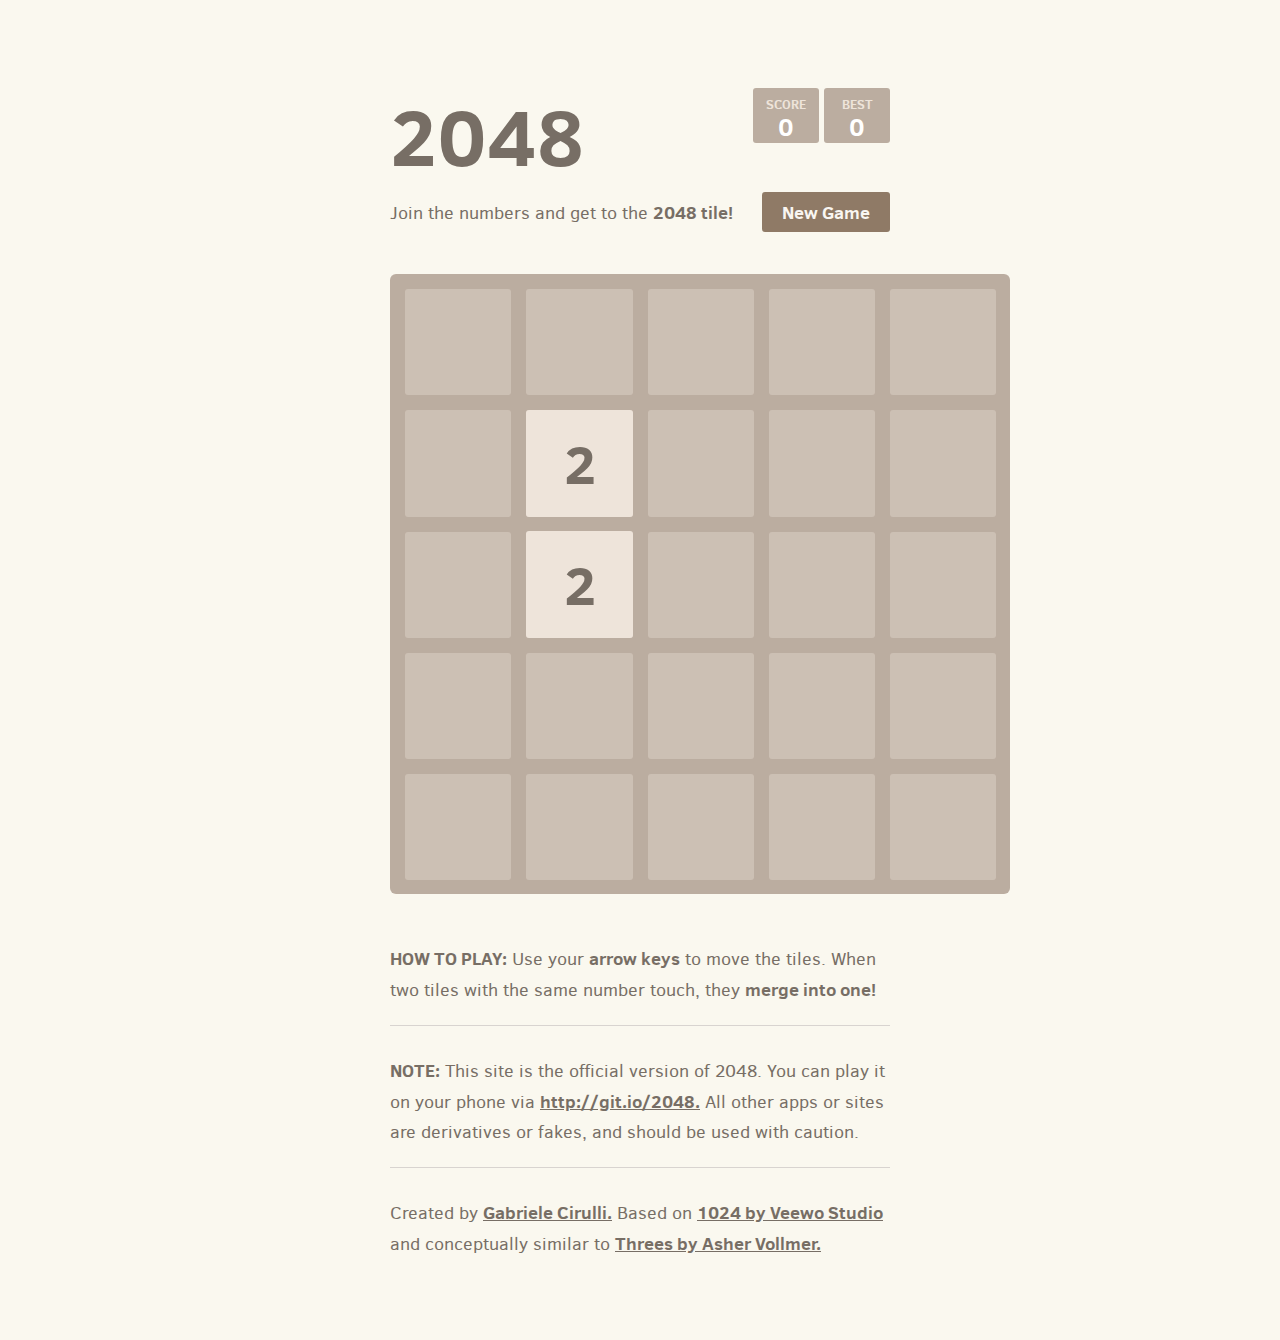
==== commit f858e5b5: "Signed-off-by: 18267173591 <793884658@qq.com>" ====
--- a/index.html
+++ b/index.html
@@ -29,7 +29,6 @@
     <div class="above-game">
       <p class="game-intro">Join the numbers and get to the <strong>2048 tile!</strong></p>
       <a class="restart-button">New Game</a>
-      <a class="switch-button">5	
     </div>
 
     <div class="game-container">
--- a/style/main.css
+++ b/style/main.css
@@ -613,6 +613,7 @@
     display: block;
     box-sizing: border-box;
     margin-top: 2px; }
+
   .game-container {
     margin-top: 17px;
     position: relative;
@@ -728,11 +729,6 @@
     -moz-transform: translate(0px, 202px);
     -ms-transform: translate(0px, 202px);
     transform: translate(0px, 202px); }
-  .tile.tile-position-1-5 {
-    -webkit-transform: translate(0px, 270px);
-    -moz-transform: translate(0px, 270px);
-    -ms-transform: translate(0px, 270px);
-    transform: translate(0px, 270px); }
   .tile.tile-position-2-1 {
     -webkit-transform: translate(67px, 0px);
     -moz-transform: translate(67px, 0px);
@@ -753,11 +749,6 @@
     -moz-transform: translate(67px, 202px);
     -ms-transform: translate(67px, 202px);
     transform: translate(67px, 202px); }
-  .tile.tile-position-2-5 {
-    -webkit-transform: translate(67px, 270px);
-    -moz-transform: translate(67px, 270px);
-    -ms-transform: translate(67px, 270px);
-    transform: translate(67px, 270px); }
   .tile.tile-position-3-1 {
     -webkit-transform: translate(135px, 0px);
     -moz-transform: translate(135px, 0px);
@@ -778,11 +769,6 @@
     -moz-transform: translate(135px, 202px);
     -ms-transform: translate(135px, 202px);
     transform: translate(135px, 202px); }
-  .tile.tile-position-3-5 {
-    -webkit-transform: translate(135px, 270px);
-    -moz-transform: translate(135px, 270px);
-    -ms-transform: translate(135px, 270px);
-    transform: translate(135px, 270px); }
   .tile.tile-position-4-1 {
     -webkit-transform: translate(202px, 0px);
     -moz-transform: translate(202px, 0px);
@@ -803,36 +789,6 @@
     -moz-transform: translate(202px, 202px);
     -ms-transform: translate(202px, 202px);
     transform: translate(202px, 202px); }
-  .tile.tile-position-4-5 {
-    -webkit-transform: translate(202px, 270px);
-    -moz-transform: translate(202px, 270px);
-    -ms-transform: translate(202px, 270px);
-    transform: translate(202px, 270px); }
-  .tile.tile-position-5-1 {
-    -webkit-transform: translate(270px, 0px);
-    -moz-transform: translate(270px, 0px);
-    -ms-transform: translate(270px, 0px);
-    transform: translate(270px, 0px); }
-  .tile.tile-position-5-2 {
-    -webkit-transform: translate(270px, 67px);
-    -moz-transform: translate(270px, 67px);
-    -ms-transform: translate(270px, 67px);
-    transform: translate(270px, 67px); }
-  .tile.tile-position-5-3 {
-    -webkit-transform: translate(270px, 135px);
-    -moz-transform: translate(270px, 135px);
-    -ms-transform: translate(270px, 135px);
-    transform: translate(270px, 135px); }
-  .tile.tile-position-5-4 {
-    -webkit-transform: translate(270px, 202px);
-    -moz-transform: translate(270px, 202px);
-    -ms-transform: translate(270px, 202px);
-    transform: translate(270px, 202px); }
-  .tile.tile-position-5-5 {
-    -webkit-transform: translate(270px, 270px);
-    -moz-transform: translate(270px, 270px);
-    -ms-transform: translate(270px, 270px);
-    transform: translate(270px, 270px); }
 
   .tile .tile-inner {
     font-size: 35px; }
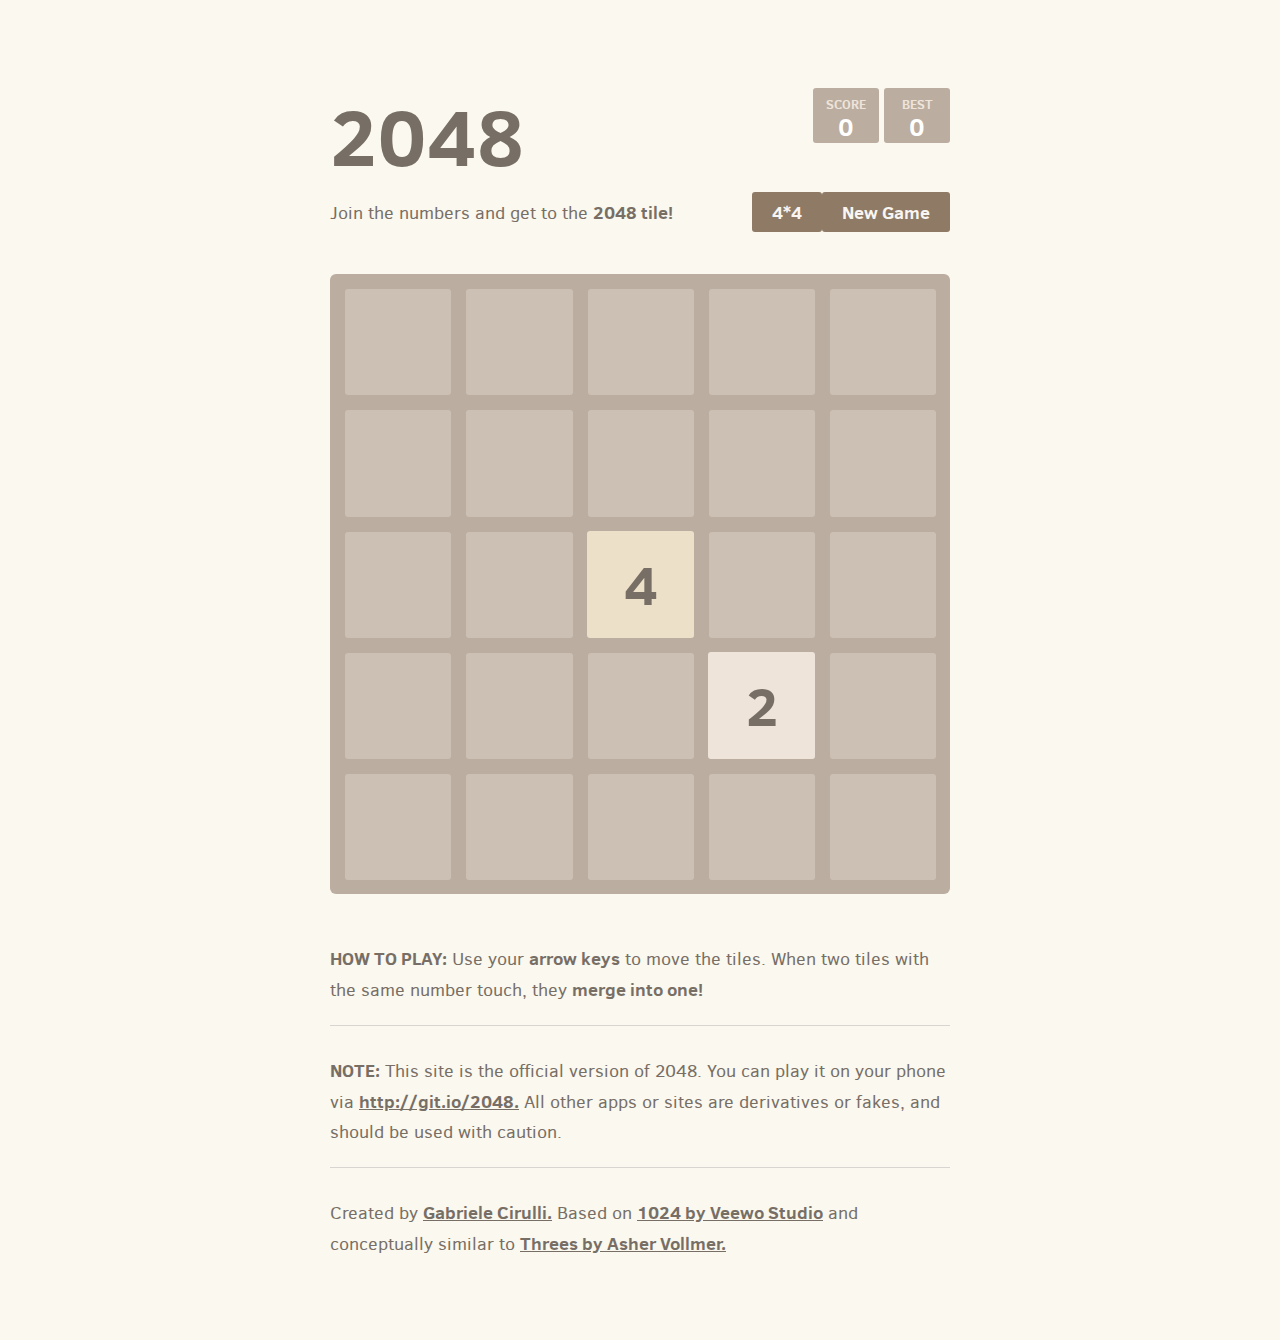
==== commit 00b05906: "Signed-off-by: 18267173591 <793884658@qq.com>" ====
--- a/index.html
+++ b/index.html
@@ -29,6 +29,7 @@
     <div class="above-game">
       <p class="game-intro">Join the numbers and get to the <strong>2048 tile!</strong></p>
       <a class="restart-button">New Game</a>
+	  <a class="switch-button" href="fourindex.html">4*4</a>
     </div>
 
     <div class="game-container">
--- a/style/main.css
+++ b/style/main.css
@@ -116,7 +116,7 @@
   margin-bottom: 30px; }
 
 .container {
-  width: 500px;
+  width: 620px;
   margin: 0 auto; }
 
 @-webkit-keyframes fade-in {
@@ -573,6 +573,18 @@
   display: block;
   text-align: center;
   float: right; }
+.switch-button {
+  display: inline-block;
+  background: #8f7a66;
+  border-radius: 3px;
+  padding: 0 20px;
+  text-decoration: none;
+  color: #f9f6f2;
+  height: 40px;
+  line-height: 42px;
+  display: block;
+  text-align: center;
+  float: right; }
 
 .game-explanation {
   margin-top: 50px; }
@@ -590,7 +602,7 @@
     margin-top: 15px; }
 
   .container {
-    width: 280px;
+    width: 620px;
     margin: 0 auto; }
 
   .score-container, .best-container {
@@ -614,6 +626,12 @@
     box-sizing: border-box;
     margin-top: 2px; }
 
+  .switch-button {
+    width: 42%;
+    padding: 0;
+    display: block;
+    box-sizing: border-box;
+    margin-top: 2px; }
   .game-container {
     margin-top: 17px;
     position: relative;
